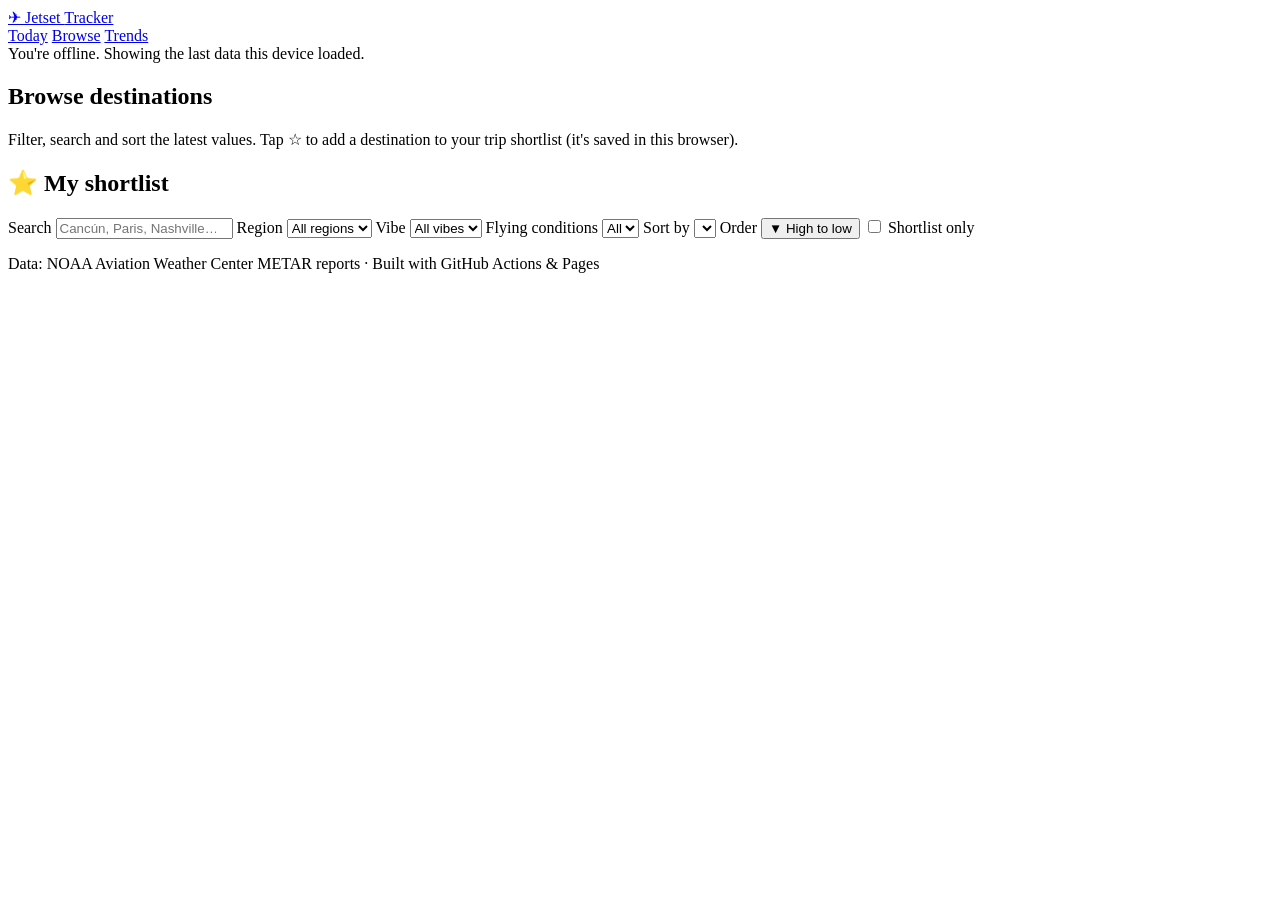
==== browse.html @ 8848140b "Add the Browse page (filters, search, sort, shortlist) and the Trends report Co-Authored-By: Claude " ====
<!DOCTYPE html>
<html lang="en">
<head>
  <meta charset="utf-8">
  <meta name="viewport" content="width=device-width, initial-scale=1">
  <title>Browse · Jetset Tracker</title>
  <meta name="theme-color" content="#d9547a">
  <link rel="manifest" href="manifest.webmanifest">
  <link rel="icon" href="icons/icon-192.png">
  <link rel="apple-touch-icon" href="icons/icon-192.png">
  <link rel="stylesheet" href="assets/style.css">
</head>
<body data-page="browse">
  <nav class="nav">
    <a class="brand" href="index.html">✈ Jetset <span>Tracker</span></a>
    <div class="nav-links">
      <a href="index.html" data-page="today">Today</a>
      <a href="browse.html" data-page="browse">Browse</a>
      <a href="trends.html" data-page="trends">Trends</a>
    </div>
  </nav>
  <main>
    <div id="offline" class="offline">You're offline. Showing the last data this device loaded.</div>
    <section class="hero">
      <h1>Browse destinations</h1>
      <p>Filter, search and sort the latest values. Tap ☆ to add a destination to your trip shortlist (it's saved in this browser).</p>
    </section>

    <section class="card" id="shortlist-card">
      <h2>⭐ My shortlist</h2>
      <div class="chips" id="shortlist"></div>
    </section>

    <section class="card" id="content">
      <div class="controls">
        <label>Search
          <input type="search" id="search" placeholder="Cancún, Paris, Nashville…">
        </label>
        <label>Region
          <select id="f-region"><option value="">All regions</option></select>
        </label>
        <label>Vibe
          <select id="f-vibe"><option value="">All vibes</option></select>
        </label>
        <label>Flying conditions
          <select id="f-cat"><option value="">All</option></select>
        </label>
        <label>Sort by
          <select id="sort-key"></select>
        </label>
        <label>Order
          <button id="sort-dir" type="button">▼ High to low</button>
        </label>
        <label class="check"><input type="checkbox" id="only-starred"> Shortlist only</label>
      </div>
      <p class="muted small" id="count"></p>
      <div class="table-wrap">
        <table>
          <thead id="thead"></thead>
          <tbody id="tbody"></tbody>
        </table>
      </div>
    </section>
  </main>
  <footer>Data: NOAA Aviation Weather Center METAR reports · Built with GitHub Actions &amp; Pages</footer>

  <script src="assets/app.js"></script>
  <script>
  (async function () {
    let data;
    try { data = await loadData(); } catch (e) { showError(document.getElementById("content"), e); return; }
    const latestDate = data.dates[data.dates.length - 1];
    const items = data.rows.filter((r) => r.date === latestDate);
    let shortlist = getShortlist();
    const state = { q: "", region: "", vibe: "", cat: "", sortKey: "temp_f", dir: -1, starred: false };

    const fill = (id, values) => {
      const sel = document.getElementById(id);
      [...new Set(values)].filter(Boolean).sort().forEach((v) => sel.insertAdjacentHTML("beforeend", `<option>${esc(v)}</option>`));
    };
    fill("f-region", items.map((r) => r.region));
    fill("f-vibe", items.map((r) => r.vibe));
    fill("f-cat", items.map((r) => r.flight_category));
    const sortSel = document.getElementById("sort-key");
    sortSel.innerHTML = `<option value="item">Name</option>` +
      NUMERIC.map((n) => `<option value="${n.key}">${n.label} (${n.unit})</option>`).join("");
    sortSel.value = state.sortKey;

    const cols = [
      { key: "star", label: "★" },
      { key: "item", label: "Destination" },
      { key: "region", label: "Region" },
      { key: "vibe", label: "Vibe" },
      ...NUMERIC.map((n) => ({ key: n.key, label: `${n.label} ${n.unit}`, num: true })),
      { key: "flight_category", label: "Flying" },
    ];

    function renderHead() {
      document.getElementById("thead").innerHTML = "<tr>" + cols.map((c) => {
        const sortable = c.num || c.key === "item";
        const arrow = state.sortKey === c.key ? (state.dir < 0 ? " ▼" : " ▲") : "";
        return `<th class="${c.num ? "num " : ""}${sortable ? "sortable " : ""}${state.sortKey === c.key ? "sorted" : ""}"
          data-key="${c.key}" title="${sortable ? "Click to sort" : ""}">${c.label}${arrow}</th>`;
      }).join("") + "</tr>";
      document.querySelectorAll("th.sortable").forEach((th) => th.addEventListener("click", () => {
        const k = th.dataset.key;
        if (state.sortKey === k) state.dir *= -1; else { state.sortKey = k; state.dir = k === "item" ? 1 : -1; }
        sortSel.value = k; render();
      }));
    }

    function renderShortlist() {
      const el = document.getElementById("shortlist");
      const picked = items.filter((r) => shortlist.has(r.item_id));
      el.innerHTML = picked.length
        ? picked.map((r) => `<span class="chip on">⭐ ${esc(r.item)} · ${fmt(r.temp_f)}°F ${catHTML(r.flight_category)}</span>`).join("")
        : '<span class="muted small">No favorites yet. Tap ☆ next to a destination.</span>';
    }

    function render() {
      const q = state.q.trim().toLowerCase();
      let list = items.filter((r) =>
        (!q || r.item.toLowerCase().includes(q) || r.airport.toLowerCase().includes(q) || r.item_id.toLowerCase().includes(q)) &&
        (!state.region || r.region === state.region) &&
        (!state.vibe || r.vibe === state.vibe) &&
        (!state.cat || r.flight_category === state.cat) &&
        (!state.starred || shortlist.has(r.item_id)));
      const k = state.sortKey;
      list.sort((a, b) => {
        if (k === "item") return state.dir * a.item.localeCompare(b.item);
        const av = a[k], bv = b[k];
        if (av == null && bv == null) return a.item.localeCompare(b.item);
        if (av == null) return 1;   // empty values always go last
        if (bv == null) return -1;
        return state.dir * (av - bv) || a.item.localeCompare(b.item);
      });
      document.getElementById("sort-dir").textContent = state.dir < 0 ? "▼ High to low" : "▲ Low to high";
      document.getElementById("count").textContent =
        `${list.length} of ${items.length} destinations · values from ${latestDate}`;
      renderHead();
      document.getElementById("tbody").innerHTML = list.map((r) => `<tr>
        <td><button class="star ${shortlist.has(r.item_id) ? "on" : ""}" data-id="${r.item_id}"
          aria-label="Save ${esc(r.item)} to shortlist">${shortlist.has(r.item_id) ? "★" : "☆"}</button></td>
        <td><strong>${esc(r.item)}</strong><span class="sub">${esc(r.item_id)} · ${esc(r.airport)}</span></td>
        <td>${esc(r.region)}</td><td>${esc(r.vibe)}</td>
        ${NUMERIC.map((n) => `<td class="num">${fmtNum(n.key, r[n.key])}</td>`).join("")}
        <td>${catHTML(r.flight_category)}</td></tr>`).join("") ||
        `<tr><td colspan="${cols.length}" class="muted">No destinations match these filters.</td></tr>`;
      document.querySelectorAll(".star").forEach((b) => b.addEventListener("click", () => {
        const id = b.dataset.id;
        shortlist.has(id) ? shortlist.delete(id) : shortlist.add(id);
        saveShortlist(shortlist);
        render();
      }));
      renderShortlist();
    }

    document.getElementById("search").addEventListener("input", (e) => { state.q = e.target.value; render(); });
    document.getElementById("f-region").addEventListener("change", (e) => { state.region = e.target.value; render(); });
    document.getElementById("f-vibe").addEventListener("change", (e) => { state.vibe = e.target.value; render(); });
    document.getElementById("f-cat").addEventListener("change", (e) => { state.cat = e.target.value; render(); });
    document.getElementById("only-starred").addEventListener("change", (e) => { state.starred = e.target.checked; render(); });
    sortSel.addEventListener("change", (e) => { state.sortKey = e.target.value; render(); });
    document.getElementById("sort-dir").addEventListener("click", () => { state.dir *= -1; render(); });
    render();
  })();
  </script>
</body>
</html>
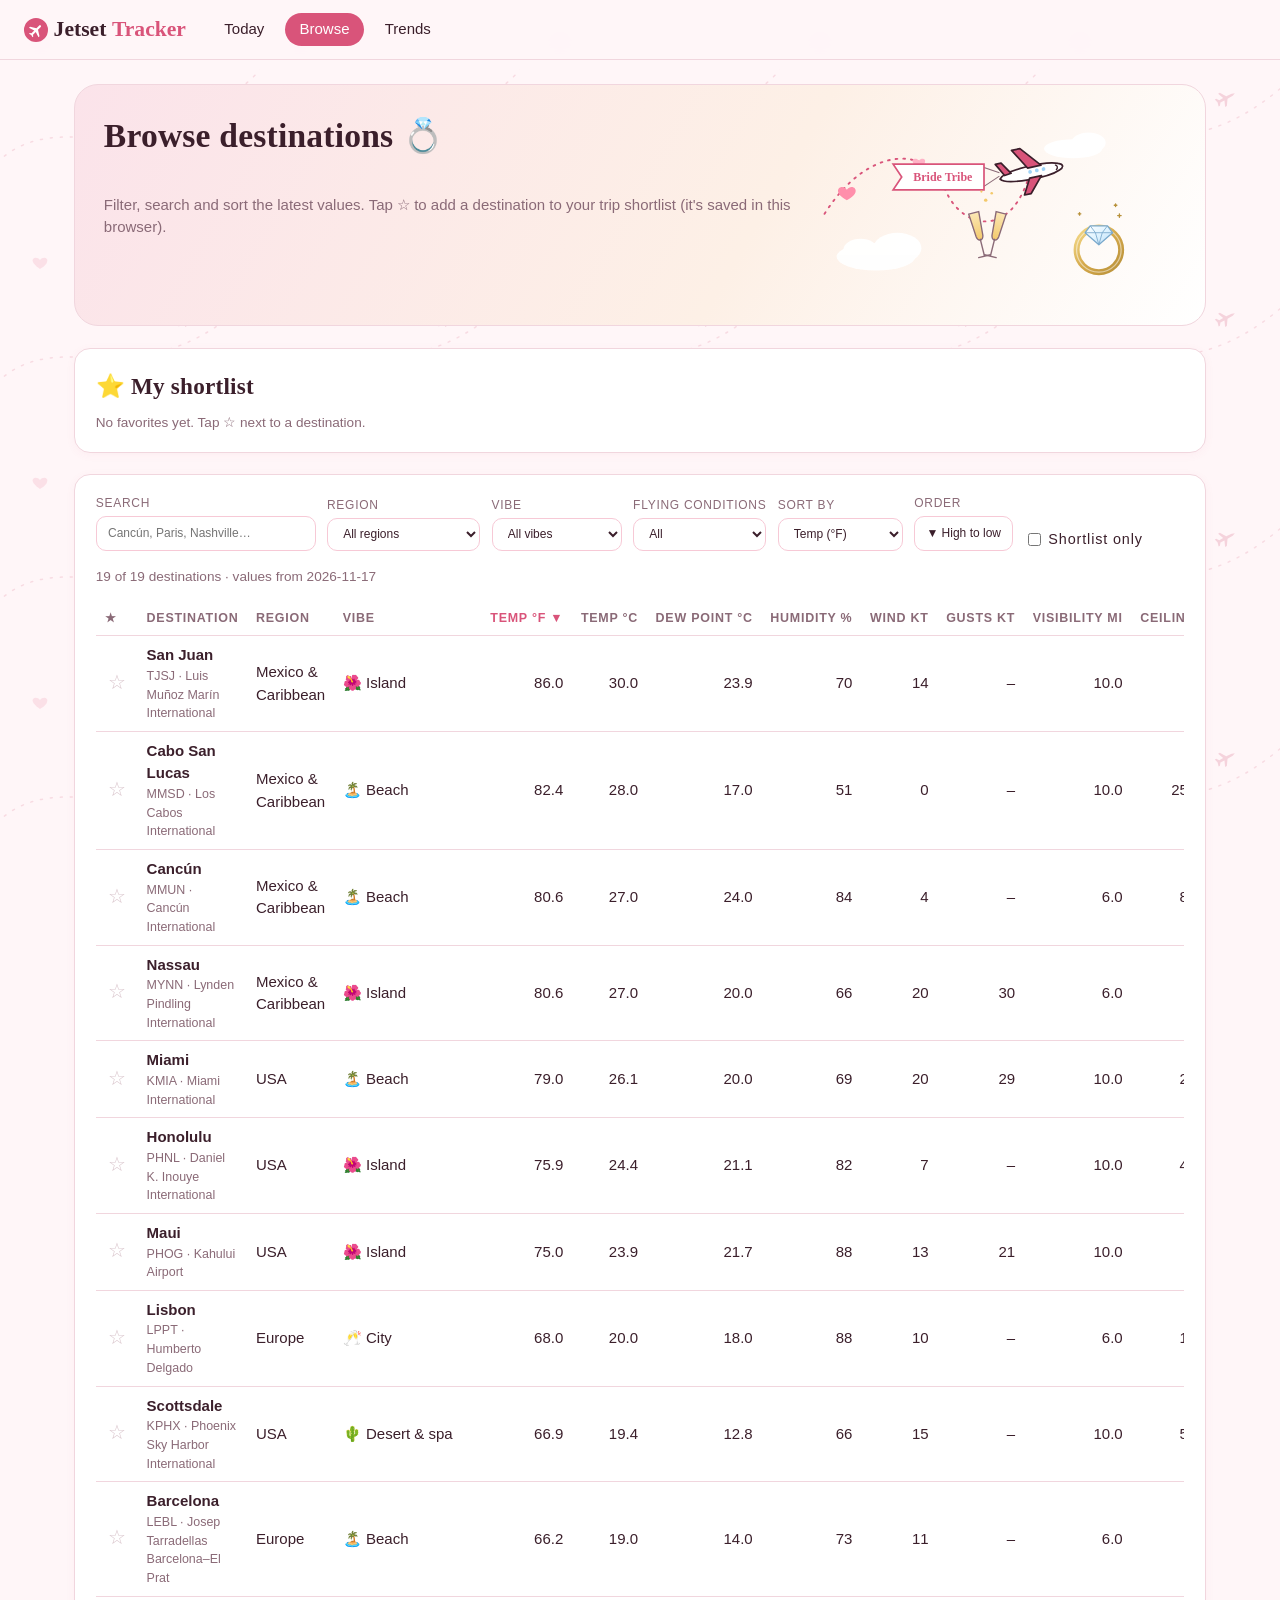
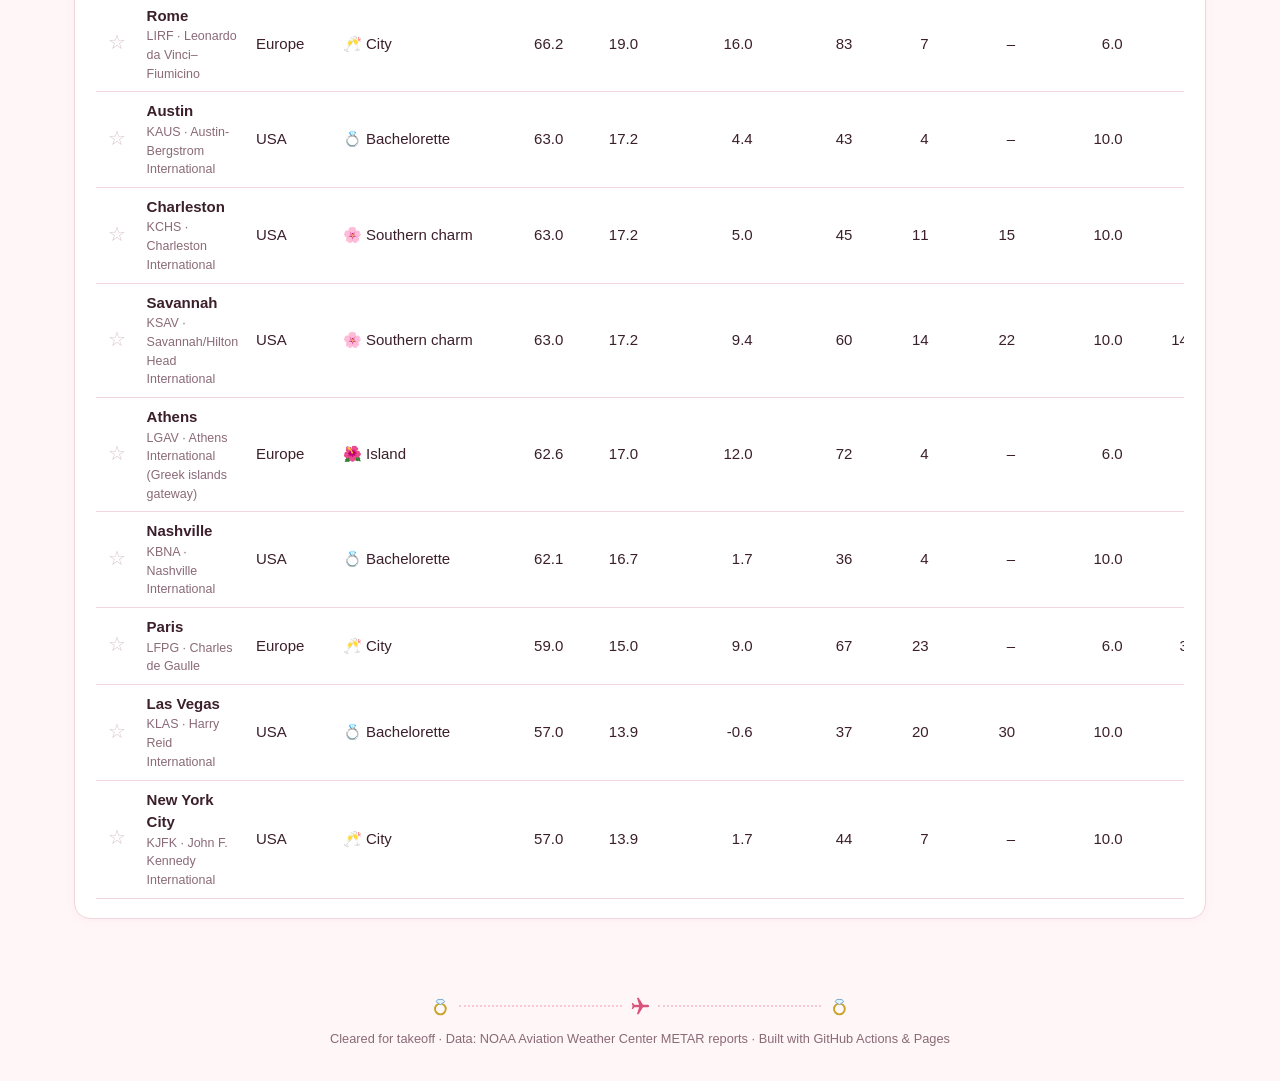
==== commit 3f5f3c77: "Add the flight and wedding theme: illustrations, boarding-pass cards, vibe icons Co-Authored-By: Cla" ====
--- a/browse.html
+++ b/browse.html
@@ -22,7 +22,7 @@
   <main>
     <div id="offline" class="offline">You're offline. Showing the last data this device loaded.</div>
     <section class="hero">
-      <h1>Browse destinations</h1>
+      <h1>Browse destinations 💍</h1>
       <p>Filter, search and sort the latest values. Tap ☆ to add a destination to your trip shortlist (it's saved in this browser).</p>
     </section>
 
@@ -62,9 +62,10 @@
       </div>
     </section>
   </main>
-  <footer>Data: NOAA Aviation Weather Center METAR reports · Built with GitHub Actions &amp; Pages</footer>
+  <footer>Cleared for takeoff · Data: NOAA Aviation Weather Center METAR reports · Built with GitHub Actions &amp; Pages</footer>
 
   <script src="assets/app.js"></script>
+  <script src="assets/decor.js"></script>
   <script>
   (async function () {
     let data;
@@ -142,7 +143,7 @@
         <td><button class="star ${shortlist.has(r.item_id) ? "on" : ""}" data-id="${r.item_id}"
           aria-label="Save ${esc(r.item)} to shortlist">${shortlist.has(r.item_id) ? "★" : "☆"}</button></td>
         <td><strong>${esc(r.item)}</strong><span class="sub">${esc(r.item_id)} · ${esc(r.airport)}</span></td>
-        <td>${esc(r.region)}</td><td>${esc(r.vibe)}</td>
+        <td>${esc(r.region)}</td><td>${vibeHTML(r.vibe)}</td>
         ${NUMERIC.map((n) => `<td class="num">${fmtNum(n.key, r[n.key])}</td>`).join("")}
         <td>${catHTML(r.flight_category)}</td></tr>`).join("") ||
         `<tr><td colspan="${cols.length}" class="muted">No destinations match these filters.</td></tr>`;
--- a/assets/style.css
+++ b/assets/style.css
@@ -0,0 +1,221 @@
+/* Jetset Tracker: one set of fonts and colors for every page */
+:root {
+  --bg: #fff6f8;
+  --card: #ffffff;
+  --ink: #3b1f2b;
+  --muted: #8a6a77;
+  --line: #f1d6de;
+  --rose: #d9547a;
+  --rose-soft: #fbe3ea;
+  --blush: #f7c9d6;
+  --gold: #b8913a;
+  --up: #c2410c;
+  --down: #2563eb;
+  --ok: #2f855a;
+  --bad: #c53030;
+  --serif: "Didot", "Bodoni 72", "Playfair Display", Georgia, "Times New Roman", serif;
+  --sans: -apple-system, BlinkMacSystemFont, "Segoe UI", "Helvetica Neue", Arial, sans-serif;
+  --radius: 16px;
+}
+* { box-sizing: border-box; }
+html, body { margin: 0; }
+body {
+  background: var(--bg);
+  color: var(--ink);
+  font-family: var(--sans);
+  font-size: 15px;
+  line-height: 1.5;
+}
+h1, h2, h3 { font-family: var(--serif); font-weight: 600; letter-spacing: .2px; margin: 0 0 .4em; }
+h1 { font-size: 2.1rem; }
+h2 { font-size: 1.45rem; }
+h3 { font-size: 1.1rem; }
+a { color: var(--rose); }
+.muted { color: var(--muted); }
+.small { font-size: .85rem; }
+
+/* navigation bar shared by all pages */
+.nav {
+  position: sticky; top: 0; z-index: 10;
+  display: flex; align-items: center; gap: 1.5rem; flex-wrap: wrap;
+  padding: .8rem 1.5rem;
+  background: rgba(255, 246, 248, .92);
+  backdrop-filter: blur(8px);
+  border-bottom: 1px solid var(--line);
+}
+.brand { font-family: var(--serif); font-size: 1.35rem; font-weight: 700; color: var(--ink); text-decoration: none; }
+.brand span { color: var(--rose); }
+.nav-links { display: flex; gap: .4rem; }
+.nav-links a {
+  text-decoration: none; color: var(--ink); padding: .35rem .9rem; border-radius: 999px; font-weight: 500;
+}
+.nav-links a:hover { background: var(--rose-soft); }
+.nav-links a.active { background: var(--rose); color: #fff; }
+
+main { max-width: 1180px; margin: 0 auto; padding: 1.5rem; }
+.hero {
+  background: linear-gradient(120deg, #fbe3ea 0%, #fdf0e6 60%, #fff 100%);
+  border: 1px solid var(--line); border-radius: 24px; padding: 1.6rem 1.8rem; margin-bottom: 1.4rem;
+}
+.hero p { margin: .2rem 0 0; color: var(--muted); }
+.offline {
+  display: none; background: #fff3cd; border: 1px solid #f0d58a; color: #6b5310;
+  padding: .5rem .9rem; border-radius: 10px; margin-bottom: 1rem;
+}
+.offline.show { display: block; }
+
+.card {
+  background: var(--card); border: 1px solid var(--line); border-radius: var(--radius);
+  padding: 1.2rem 1.3rem; margin-bottom: 1.3rem; box-shadow: 0 2px 10px rgba(217, 84, 122, .05);
+}
+.grid { display: grid; gap: 1rem; }
+.stats { grid-template-columns: repeat(auto-fit, minmax(150px, 1fr)); margin-bottom: 1.3rem; }
+.stat { background: var(--card); border: 1px solid var(--line); border-radius: var(--radius); padding: .9rem 1rem; }
+.stat .label { font-size: .78rem; text-transform: uppercase; letter-spacing: .08em; color: var(--muted); }
+.stat .value { font-family: var(--serif); font-size: 1.6rem; font-weight: 700; }
+.two { grid-template-columns: repeat(auto-fit, minmax(320px, 1fr)); }
+
+table { width: 100%; border-collapse: collapse; }
+th, td { padding: .5rem .55rem; text-align: left; border-bottom: 1px solid var(--line); vertical-align: middle; }
+th { font-size: .78rem; text-transform: uppercase; letter-spacing: .06em; color: var(--muted); font-weight: 600; white-space: nowrap; }
+td.num, th.num { text-align: right; font-variant-numeric: tabular-nums; }
+tbody tr:hover { background: #fff9fb; }
+.table-wrap { overflow-x: auto; }
+.sub { display: block; font-size: .78rem; color: var(--muted); }
+
+.badge { display: inline-block; padding: .1rem .55rem; border-radius: 999px; font-size: .78rem; font-weight: 600; }
+.badge.ok { background: #e6f4ea; color: var(--ok); }
+.badge.bad { background: #fde8e8; color: var(--bad); }
+.cat { display: inline-block; min-width: 3.4em; text-align: center; padding: .1rem .45rem; border-radius: 6px; font-size: .75rem; font-weight: 700; color: #fff; }
+.cat.VFR { background: #3d9970; }
+.cat.MVFR { background: #3b82f6; }
+.cat.IFR { background: #e0475b; }
+.cat.LIFR { background: #a43ac2; }
+.delta { font-size: .78rem; margin-left: .3rem; white-space: nowrap; }
+.delta.up { color: var(--up); }
+.delta.down { color: var(--down); }
+.delta.flat { color: var(--muted); }
+
+.moves { list-style: none; padding: 0; margin: 0; }
+.moves li { display: flex; justify-content: space-between; gap: 1rem; padding: .55rem 0; border-bottom: 1px dashed var(--line); }
+.moves li:last-child { border-bottom: 0; }
+
+/* controls */
+.controls { display: flex; flex-wrap: wrap; gap: .7rem; align-items: end; margin-bottom: 1rem; }
+.controls label { display: flex; flex-direction: column; font-size: .75rem; color: var(--muted); text-transform: uppercase; letter-spacing: .06em; gap: .25rem; }
+input[type=search], select, button {
+  font: inherit; color: var(--ink); background: #fff; border: 1px solid var(--blush);
+  border-radius: 10px; padding: .45rem .7rem;
+}
+input[type=search] { min-width: 220px; }
+button { cursor: pointer; }
+button:hover { background: var(--rose-soft); }
+button.primary { background: var(--rose); border-color: var(--rose); color: #fff; }
+.check { flex-direction: row !important; align-items: center; text-transform: none !important; font-size: .9rem !important; color: var(--ink) !important; }
+th.sortable { cursor: pointer; user-select: none; }
+th.sortable:hover { color: var(--rose); }
+th.sorted { color: var(--rose); }
+.star { background: none; border: 0; font-size: 1.25rem; padding: 0 .2rem; color: #d9c4cb; line-height: 1; }
+.star.on { color: var(--gold); }
+.star:hover { background: none; transform: scale(1.15); }
+.chips { display: flex; flex-wrap: wrap; gap: .4rem; }
+.chip {
+  border: 1px solid var(--blush); background: #fff; border-radius: 999px; padding: .25rem .7rem; font-size: .85rem; cursor: pointer;
+  display: inline-flex; align-items: center; gap: .35rem;
+}
+.chip.on { background: var(--rose-soft); border-color: var(--rose); }
+.chip .dot { width: .7rem; height: .7rem; border-radius: 50%; display: inline-block; }
+
+/* charts */
+.chart { width: 100%; }
+.chart svg { width: 100%; height: auto; display: block; }
+.chart text { font-family: var(--sans); font-size: 11px; fill: var(--muted); }
+.chart .axis { stroke: var(--line); }
+.chart .grid-line { stroke: var(--line); stroke-dasharray: 3 3; }
+.legend { display: flex; flex-wrap: wrap; gap: .3rem .9rem; font-size: .8rem; margin-top: .4rem; color: var(--muted); }
+.legend span { display: inline-flex; align-items: center; gap: .3rem; }
+.small-multiples { grid-template-columns: repeat(auto-fit, minmax(340px, 1fr)); }
+.finding h2 { color: var(--ink); }
+.finding .how { font-size: .85rem; color: var(--muted); border-left: 3px solid var(--blush); padding-left: .7rem; }
+footer { text-align: center; color: var(--muted); font-size: .8rem; padding: 2rem 1rem; }
+@media (max-width: 640px) {
+  h1 { font-size: 1.6rem; }
+  main { padding: 1rem; }
+  .nav { padding: .7rem 1rem; gap: .6rem; }
+}
+
+/* ===================== flight + wedding theme ===================== */
+body {
+  /* faint dotted flight paths, tiny planes and hearts */
+  background-color: var(--bg);
+  background-image: url("data:image/svg+xml,%3Csvg xmlns='http://www.w3.org/2000/svg' width='260' height='220' viewBox='0 0 260 220'%3E%3Cpath d='M-10 170 C 60 90 140 200 270 60' fill='none' stroke='%23e9a9bb' stroke-opacity='.35' stroke-width='1.5' stroke-dasharray='2 8' stroke-linecap='round'/%3E%3Cg transform='translate(186 98) rotate(-28)' fill='%23e9a9bb' fill-opacity='.45'%3E%3Cpath d='M10 0 L7 1.2 L1 1.4 L-3 7.5 L-5 7.5 L-2.5 1.4 L-7 1.3 L-9 4 L-10.5 4 L-9.5 0 L-10.5 -4 L-9 -4 L-7 -1.3 L-2.5 -1.4 L-5 -7.5 L-3 -7.5 L1 -1.4 L7 -1.2 Z'/%3E%3C/g%3E%3Cpath d='M40 40 c-3-4 -9-2 -7 2 c1 3 7 7 7 7 s7-4 7-7 c2-4 -4-6 -7-2z' fill='%23f7c9d6' fill-opacity='.5'/%3E%3C/svg%3E");
+  background-attachment: fixed;
+}
+.brand { display: inline-flex; align-items: center; gap: .35rem; }
+.brand-icon { display: inline-flex; width: 1.5rem; height: 1.5rem; color: #fff; background: var(--rose); border-radius: 50%; padding: .22rem; transform: rotate(45deg); }
+.brand-icon svg { width: 100%; height: 100%; }
+
+.hero { position: relative; display: grid; grid-template-columns: 1fr minmax(220px, 360px); align-items: center; gap: 1rem; overflow: hidden; }
+.hero > :not(.hero-art) { grid-column: 1; }
+.hero-art { grid-column: 2; grid-row: 1 / span 4; }
+.hero-art svg { width: 100%; height: auto; display: block; animation: floaty 6s ease-in-out infinite; }
+@keyframes floaty { 0%, 100% { transform: translateY(0); } 50% { transform: translateY(-6px); } }
+@media (max-width: 760px) { .hero { grid-template-columns: 1fr; } .hero-art { grid-column: 1; grid-row: auto; max-width: 300px; } }
+@media (prefers-reduced-motion: reduce) { .hero-art svg { animation: none; } }
+
+/* stat cards look like boarding-pass stubs */
+.stat { position: relative; padding-left: 1.3rem; border-left: 6px solid var(--rose); }
+.stat::after {
+  content: ""; position: absolute; right: 12px; top: 10px; bottom: 10px; border-right: 2px dashed var(--line);
+}
+.stat .label::before { content: "✈ "; color: var(--rose); }
+
+.vibe { white-space: nowrap; }
+
+/* flight globe */
+.globe-card { background: linear-gradient(160deg, #2b1f55 0%, #3a2a6b 55%, #4b2e66 100%); color: #fff; border: 0; }
+.globe-card h2 { color: #fff; }
+.globe-card .muted { color: #d8cdea; }
+.globe-layout { display: grid; grid-template-columns: minmax(0, 1.25fr) minmax(280px, 1fr); gap: 1.2rem; align-items: start; }
+@media (max-width: 860px) { .globe-layout { grid-template-columns: 1fr; } }
+.globe-wrap { position: relative; }
+#globe { width: 100%; aspect-ratio: 1 / 1; display: block; touch-action: none; cursor: grab; }
+#globe:active { cursor: grabbing; }
+.globe-tools { position: absolute; right: .4rem; top: .4rem; display: flex; gap: .35rem; }
+.globe-tools button { background: rgba(255,255,255,.14); color: #fff; border: 1px solid rgba(255,255,255,.3); border-radius: 10px; padding: .3rem .6rem; }
+.globe-tools button:hover { background: rgba(255,255,255,.26); }
+.legend-cats { display: flex; flex-wrap: wrap; gap: .6rem; font-size: .8rem; color: #d8cdea; margin-top: .4rem; }
+
+/* boarding pass info panel */
+.boarding-pass { display: grid; grid-template-columns: 1fr 140px; background: #fff; color: var(--ink); border-radius: 14px; overflow: hidden; box-shadow: 0 8px 24px rgba(0,0,0,.25); margin-bottom: 1rem; }
+.boarding-pass.empty { grid-template-columns: 1fr; }
+.bp-main { padding: .9rem 1rem; }
+.bp-stub { padding: .9rem .8rem; border-left: 2px dashed #e6c7d2; background: #fff6f8; position: relative; }
+.bp-stub button { margin-top: .5rem; font-size: .8rem; padding: .25rem .6rem; }
+.bp-label { font-size: .7rem; text-transform: uppercase; letter-spacing: .12em; color: var(--rose); font-weight: 700; }
+.bp-route { display: flex; align-items: center; justify-content: space-between; margin: .4rem 0 .6rem; }
+.bp-code { font-family: var(--serif); font-size: 2rem; font-weight: 700; line-height: 1; }
+.bp-city { font-size: .8rem; color: var(--muted); }
+.bp-plane { font-size: 1.4rem; color: var(--rose); flex: 1; text-align: center; border-bottom: 2px dotted var(--blush); margin: 0 .6rem 1rem; line-height: 1; }
+.bp-grid { display: grid; grid-template-columns: 1fr 1fr; gap: .4rem .8rem; font-weight: 600; font-size: .9rem; }
+.bp-grid span { display: block; font-size: .68rem; text-transform: uppercase; letter-spacing: .08em; color: var(--muted); font-weight: 500; }
+.bp-status { font-family: var(--serif); font-size: 1.1rem; font-weight: 700; margin: .2rem 0 .3rem; }
+
+/* departures board */
+.board { background: #1b1430; border-radius: 12px; padding: .5rem; font-family: "SFMono-Regular", Menlo, Consolas, monospace; max-height: 420px; overflow-y: auto; }
+.board-head, .board-row { display: grid; grid-template-columns: 4.4rem 1fr 3rem 8.5rem; gap: .4rem; align-items: center; padding: .35rem .5rem; font-size: .8rem; text-align: left; }
+.board-head { color: #f5c542; text-transform: uppercase; letter-spacing: .1em; font-size: .68rem; border-bottom: 1px solid #3a2f5a; }
+.board-row { width: 100%; background: transparent; border: 0; border-bottom: 1px solid #2a2146; color: #fbe9a6; border-radius: 6px; cursor: pointer; font-family: inherit; }
+.board-row:hover { background: #2a2146; }
+.board-row.on { background: #3d2f66; outline: 1px solid #f5c542; }
+.board-row span:nth-child(2) { color: #fff; }
+
+/* footer flight path */
+.footer-path { display: flex; align-items: center; justify-content: center; gap: .5rem; max-width: 420px; margin: 0 auto .8rem; color: var(--rose); }
+.footer-path i { flex: 1; border-top: 2px dotted var(--blush); }
+.footer-path span { width: 1.3rem; height: 1.3rem; display: inline-flex; }
+.footer-path svg { width: 100%; height: 100%; }
+.fp-plane { transform: rotate(90deg); }
+.boarding-pass .muted { color: var(--muted); }
+.brand-icon svg { display: block; flex: none; }
+.brand .brand-icon { color: #fff; }
